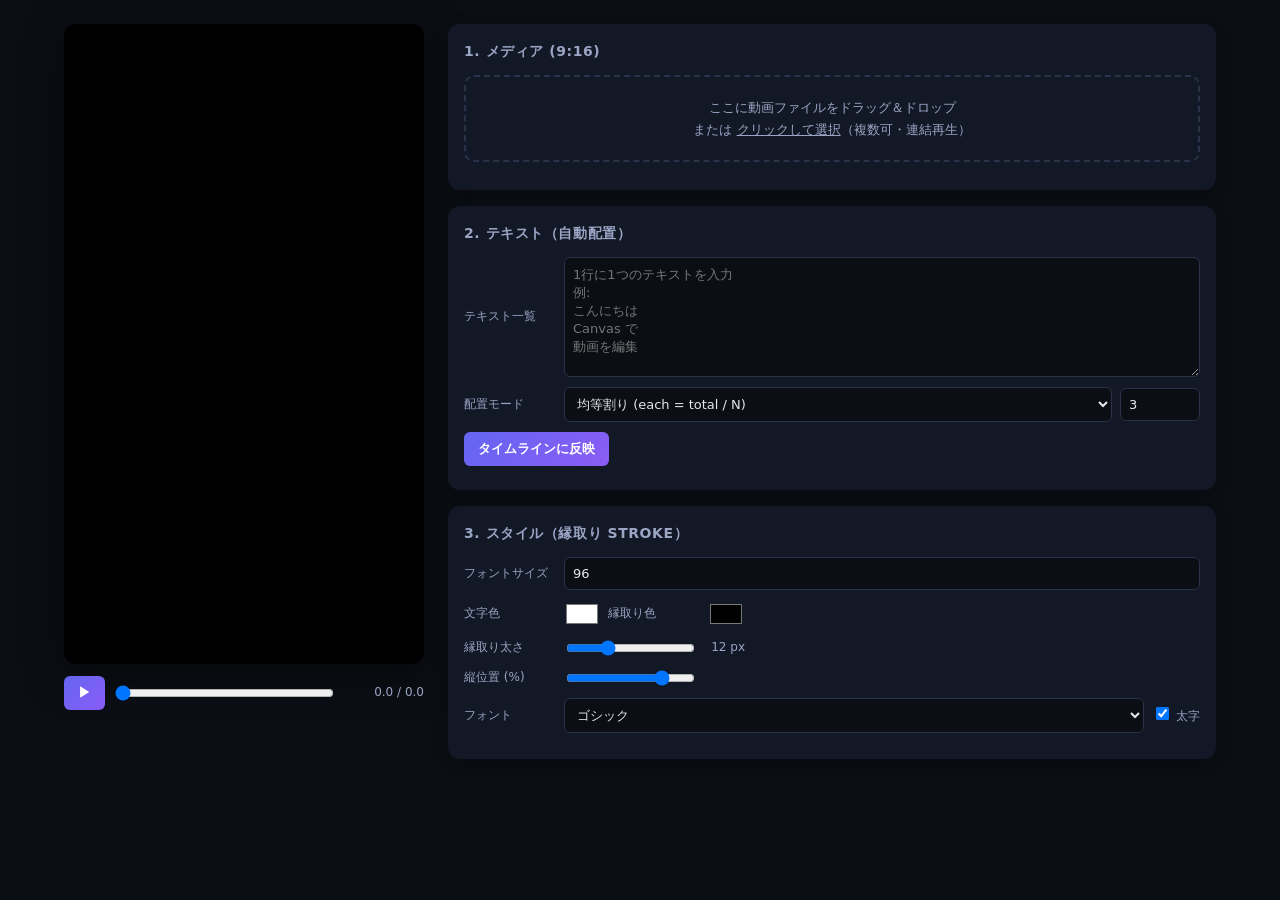
==== canvas-editor.html @ 136526f9 "feat: add Canvas-based 9:16 video editor with stroke-text overlay - Concatenated playback of multipl" ====
<!DOCTYPE html>
<html lang="ja">
<head>
<meta charset="UTF-8" />
<meta name="viewport" content="width=device-width, initial-scale=1.0" />
<title>Canvas Video Editor — 9:16</title>
<link rel="stylesheet" href="styles.css" />
<style>
  body { background: #0b0e14; color: #e6e8ee; font-family: system-ui, -apple-system, "Hiragino Sans", "Yu Gothic", sans-serif; margin: 0; }
  .cve-wrap { max-width: 1200px; margin: 0 auto; padding: 24px; display: grid; grid-template-columns: 360px 1fr; gap: 24px; }
  .cve-stage { display: flex; flex-direction: column; align-items: center; gap: 12px; }
  .cve-canvas-frame {
    width: min(100%, 360px); aspect-ratio: 9 / 16;
    background: #000; border-radius: 12px; overflow: hidden;
    box-shadow: 0 10px 40px rgba(0,0,0,.5);
  }
  #stage { width: 100%; height: 100%; display: block; }
  .cve-transport { display: flex; gap: 8px; align-items: center; width: min(100%, 360px); }
  .cve-transport input[type=range] { flex: 1; }
  .cve-panel { background: #131826; border-radius: 12px; padding: 16px; box-shadow: 0 4px 16px rgba(0,0,0,.3); }
  .cve-panel + .cve-panel { margin-top: 16px; }
  .cve-panel h3 { margin: 0 0 12px; font-size: 14px; letter-spacing: .04em; text-transform: uppercase; color: #9aa5c4; }
  .cve-row { display: flex; gap: 8px; align-items: center; margin-bottom: 10px; flex-wrap: wrap; }
  .cve-row label { font-size: 12px; color: #9aa5c4; min-width: 92px; }
  .cve-row input[type=text], .cve-row input[type=number], .cve-row textarea, .cve-row select {
    flex: 1; min-width: 0;
    background: #0b0e14; color: #e6e8ee; border: 1px solid #2a3149;
    border-radius: 6px; padding: 8px; font-size: 13px; font-family: inherit;
  }
  .cve-row input[type=color] { width: 36px; height: 28px; border: none; background: transparent; padding: 0; }
  .cve-row textarea { min-height: 120px; resize: vertical; }
  .cve-btn {
    background: linear-gradient(135deg, #6366f1, #8b5cf6); color: white;
    border: none; border-radius: 6px; padding: 8px 14px; font-size: 13px;
    cursor: pointer; font-weight: 600;
  }
  .cve-btn.secondary { background: #2a3149; }
  .cve-btn:disabled { opacity: .5; cursor: not-allowed; }
  .cve-drop {
    border: 2px dashed #2a3149; border-radius: 10px; padding: 20px; text-align: center;
    color: #9aa5c4; font-size: 13px; cursor: pointer; transition: .2s;
  }
  .cve-drop.hover { border-color: #8b5cf6; background: #1a2138; color: #e6e8ee; }
  .cve-media-list { list-style: none; padding: 0; margin: 12px 0 0; }
  .cve-media-list li {
    display: flex; gap: 8px; align-items: center; justify-content: space-between;
    padding: 8px; background: #0b0e14; border-radius: 6px; margin-bottom: 6px; font-size: 12px;
  }
  .cve-media-list .name { overflow: hidden; text-overflow: ellipsis; white-space: nowrap; }
  .cve-media-list .dur { color: #9aa5c4; }
  .cve-media-list button { background: transparent; color: #ef4444; border: none; cursor: pointer; font-size: 16px; }
  .cve-schedule { font-size: 11px; color: #9aa5c4; margin-top: 8px; max-height: 140px; overflow: auto; }
  .cve-schedule div { padding: 2px 0; }
  @media (max-width: 880px) {
    .cve-wrap { grid-template-columns: 1fr; }
  }
</style>
</head>
<body>

<div class="cve-wrap">

  <!-- Left: stage -->
  <div class="cve-stage">
    <div class="cve-canvas-frame">
      <canvas id="stage" width="1080" height="1920"></canvas>
    </div>
    <div class="cve-transport">
      <button class="cve-btn" id="playBtn">▶</button>
      <input type="range" id="seek" min="0" max="0" step="0.01" value="0" />
      <span id="timeLabel" style="font-size:12px;color:#9aa5c4;min-width:80px;text-align:right;">0.0 / 0.0</span>
    </div>
  </div>

  <!-- Right: controls -->
  <div>
    <div class="cve-panel">
      <h3>1. メディア (9:16)</h3>
      <div class="cve-drop" id="drop">
        ここに動画ファイルをドラッグ＆ドロップ<br />
        または <u>クリックして選択</u>（複数可・連結再生）
      </div>
      <input type="file" id="fileInput" accept="video/*" multiple hidden />
      <ul class="cve-media-list" id="mediaList"></ul>
    </div>

    <div class="cve-panel">
      <h3>2. テキスト（自動配置）</h3>
      <div class="cve-row">
        <label>テキスト一覧</label>
        <textarea id="textInput" placeholder="1行に1つのテキストを入力&#10;例:&#10;こんにちは&#10;Canvas で&#10;動画を編集"></textarea>
      </div>
      <div class="cve-row">
        <label>配置モード</label>
        <select id="distributeMode">
          <option value="even">均等割り (each = total / N)</option>
          <option value="sequential">順次表示 (各 3 秒)</option>
        </select>
        <input type="number" id="perDuration" value="3" step="0.5" min="0.5" style="max-width:80px" />
      </div>
      <button class="cve-btn" id="applyText">タイムラインに反映</button>
      <div class="cve-schedule" id="schedule"></div>
    </div>

    <div class="cve-panel">
      <h3>3. スタイル（縁取り Stroke）</h3>
      <div class="cve-row">
        <label>フォントサイズ</label>
        <input type="number" id="fontSize" value="96" min="20" max="300" />
      </div>
      <div class="cve-row">
        <label>文字色</label>
        <input type="color" id="fillColor" value="#ffffff" />
        <label>縁取り色</label>
        <input type="color" id="strokeColor" value="#000000" />
      </div>
      <div class="cve-row">
        <label>縁取り太さ</label>
        <input type="range" id="strokeWidth" min="0" max="40" value="12" step="1" />
        <span id="strokeWidthLabel" style="font-size:12px;color:#9aa5c4;min-width:40px;text-align:right;">12 px</span>
      </div>
      <div class="cve-row">
        <label>縦位置 (%)</label>
        <input type="range" id="posY" min="0" max="100" value="78" />
      </div>
      <div class="cve-row">
        <label>フォント</label>
        <select id="fontFamily">
          <option value='"Hiragino Sans","Yu Gothic","Noto Sans JP",sans-serif'>ゴシック</option>
          <option value='"Hiragino Mincho ProN","Yu Mincho",serif'>明朝</option>
          <option value='Impact,"Hiragino Sans",sans-serif'>インパクト</option>
        </select>
        <label style="min-width:auto"><input type="checkbox" id="bold" checked /> 太字</label>
      </div>
    </div>
  </div>
</div>

<script src="canvas-editor.js"></script>
</body>
</html>
---- styles.css ----
:root {
  --bg: #0b0d12;
  --bg-soft: #f6f7fb;
  --ink: #0e1116;
  --ink-soft: #4b5160;
  --line: #e6e8ef;
  --line-dark: #1f242e;
  --brand: #00c8ff;
  --brand-2: #6f5cff;
  --adobe: #ff3a8c;
  --accent: #ffd166;
  --radius: 14px;
  --shadow: 0 12px 32px rgba(15, 20, 35, 0.08);
  --mono: ui-monospace, SFMono-Regular, Menlo, Consolas, monospace;
}

* { box-sizing: border-box; }
html, body { margin: 0; padding: 0; }
body {
  font-family: "Inter", "Helvetica Neue", "Hiragino Kaku Gothic ProN",
    "Yu Gothic UI", "Meiryo", sans-serif;
  color: var(--ink);
  background: #fff;
  line-height: 1.65;
  -webkit-font-smoothing: antialiased;
}
img { max-width: 100%; display: block; }
a { color: inherit; text-decoration: none; }
code { font-family: var(--mono); background: #eef0f7; padding: 1px 6px; border-radius: 5px; font-size: .92em; }

.container { max-width: 1180px; margin: 0 auto; padding: 0 24px; }

/* HEADER */
.site-header {
  position: sticky; top: 0; z-index: 50;
  background: rgba(255,255,255,.85); backdrop-filter: saturate(180%) blur(12px);
  border-bottom: 1px solid var(--line);
}
.nav { display: flex; align-items: center; justify-content: space-between; height: 64px; }
.logo { display: inline-flex; align-items: center; gap: 10px; font-weight: 700; }
.logo-mark {
  width: 22px; height: 22px; border-radius: 6px;
  background: linear-gradient(135deg, var(--brand), var(--brand-2));
  box-shadow: 0 4px 14px rgba(0, 200, 255, .35);
}
.logo-text em { font-style: normal; color: var(--ink-soft); font-weight: 500; }
.nav-links { display: flex; gap: 26px; }
.nav-links a { color: var(--ink-soft); font-size: 14px; }
.nav-links a:hover { color: var(--ink); }

/* BUTTONS */
.btn {
  display: inline-flex; align-items: center; gap: 8px;
  padding: 10px 18px; border-radius: 999px; font-weight: 600; font-size: 14px;
  border: 1px solid transparent; cursor: pointer; transition: transform .12s ease, box-shadow .12s ease, background .12s;
}
.btn:hover { transform: translateY(-1px); }
.btn-primary { background: linear-gradient(135deg, var(--brand), var(--brand-2)); color: #fff; box-shadow: 0 8px 22px rgba(111,92,255,.35); }
.btn-ghost { background: transparent; color: var(--ink); border-color: var(--line); }
.btn-adobe { background: #1a1d24; color: #fff; border-color: #2a2f3a; }
.btn-adobe:hover { background: #232831; }
.btn-lg { padding: 14px 22px; font-size: 15px; }
.btn.full { width: 100%; justify-content: center; }

/* HERO */
.hero { padding: 72px 0 80px; background:
  radial-gradient(900px 500px at 80% -10%, rgba(0,200,255,.18), transparent 60%),
  radial-gradient(700px 500px at -10% 110%, rgba(111,92,255,.18), transparent 60%),
  #fff;
}
.hero-grid { display: grid; grid-template-columns: 1.05fr 1fr; gap: 56px; align-items: center; }
.eyebrow {
  display: inline-block; font-size: 12px; letter-spacing: .12em; text-transform: uppercase;
  color: var(--brand-2); background: rgba(111,92,255,.08); padding: 6px 10px; border-radius: 999px;
}
.hero-copy h1 { font-size: 54px; line-height: 1.12; margin: 18px 0 18px; letter-spacing: -.01em; }
.grad { background: linear-gradient(135deg, var(--brand), var(--brand-2) 60%, var(--adobe)); -webkit-background-clip: text; background-clip: text; color: transparent; }
.lead { color: var(--ink-soft); font-size: 17px; max-width: 540px; }
.hero-cta { display: flex; gap: 12px; margin-top: 26px; flex-wrap: wrap; }
.hero-stats { list-style: none; padding: 0; display: flex; gap: 32px; margin-top: 36px; }
.hero-stats li { display: flex; flex-direction: column; }
.hero-stats strong { font-size: 26px; }
.hero-stats span { font-size: 12px; color: var(--ink-soft); }

/* MOCK WINDOW */
.hero-visual { position: relative; }
.mock-window {
  background: #0e1218; border-radius: 16px; overflow: hidden;
  box-shadow: 0 30px 80px rgba(15, 20, 35, .25), 0 0 0 1px rgba(255,255,255,.04) inset;
}
.mock-bar { display: flex; align-items: center; gap: 6px; padding: 10px 14px; background: #161b23; }
.mock-bar span { width: 10px; height: 10px; border-radius: 50%; background: #2c323d; }
.mock-bar span:first-child { background: #ff5f57; }
.mock-bar span:nth-child(2) { background: #febc2e; }
.mock-bar span:nth-child(3) { background: #28c840; }
.mock-bar p { color: #8a90a0; font-size: 12px; margin: 0 0 0 12px; font-family: var(--mono); }
.mock-screen { padding: 18px; display: grid; gap: 14px; }
.mock-preview {
  aspect-ratio: 16/9; border-radius: 10px;
  background: linear-gradient(135deg, #1a2440, #341a4a 60%, #4a1a3a);
  position: relative; overflow: hidden;
  display: flex; align-items: center; justify-content: center;
}
.mock-preview::after {
  content: ""; position: absolute; inset: 0;
  background: radial-gradient(600px 200px at 30% 10%, rgba(0,200,255,.25), transparent 60%);
}
.mock-play {
  width: 56px; height: 56px; border-radius: 50%;
  background: rgba(255,255,255,.92); color: #0e1218; display: grid; place-items: center;
  font-size: 18px; z-index: 2;
}
.mock-caption {
  position: absolute; bottom: 14px; left: 14px; right: 14px; z-index: 2;
  color: #fff; font-weight: 700; letter-spacing: .04em;
  background: rgba(0,0,0,.4); padding: 6px 10px; border-radius: 6px; font-size: 13px; width: max-content;
}
.mock-timeline { display: grid; gap: 6px; }
.mock-timeline .track { position: relative; height: 18px; background: #181d27; border-radius: 5px; }
.mock-timeline .track span { position: absolute; top: 3px; bottom: 3px; border-radius: 4px; }
.track-v span { background: linear-gradient(90deg, #00c8ff, #6f5cff); }
.track-a span { background: #2bb673; }
.track-t span { background: #ff3a8c; }

.badge {
  position: absolute; top: -14px; right: -10px;
  background: #fff; color: #0e1218; padding: 6px 10px; border-radius: 999px; font-size: 12px; font-weight: 700;
  box-shadow: var(--shadow); display: inline-flex; align-items: center; gap: 6px;
}
.badge-adobe svg { color: var(--adobe); }

/* SECTIONS */
.section { padding: 96px 0; }
.section-soft { background: var(--bg-soft); }
.section-dark { background: #0b0d12; color: #e6e8ef; }
.section-dark code { background: #1c2230; color: #e6e8ef; }
.section-dark .btn-ghost {
  background: #161b23; color: #e6e9f0; border-color: #2a3144;
}
.section-dark .btn-ghost:hover {
  background: #1f2632; border-color: #00c8ff; color: #fff;
}
.section-dark label.btn-ghost { display: inline-flex; align-items: center; }
.section-dark .section-sub { color: #aab0c0; }
.section-title { font-size: 36px; letter-spacing: -.01em; text-align: center; margin: 0 0 10px; }
.section-title.left { text-align: left; }
.section-title.light { color: #fff; }
.section-sub { text-align: center; color: var(--ink-soft); margin: 0 auto 50px; max-width: 620px; }
.section-sub.left { text-align: left; margin-left: 0; }
.section-sub.light { color: #9aa0b2; }

/* CARD GRID */
.grid-3 { display: grid; grid-template-columns: repeat(3, 1fr); gap: 22px; }
.card {
  background: #fff; border: 1px solid var(--line); border-radius: var(--radius); padding: 26px;
  transition: transform .15s ease, box-shadow .15s ease;
}
.card:hover { transform: translateY(-3px); box-shadow: var(--shadow); }
.card h3 { margin: 14px 0 8px; font-size: 18px; }
.card p { margin: 0; color: var(--ink-soft); font-size: 14.5px; }
.card-accent { border-color: transparent; background: linear-gradient(180deg, #fff, #f1f3ff); box-shadow: 0 0 0 1px rgba(111,92,255,.25), 0 12px 28px rgba(111,92,255,.08); }
.card-icon { width: 38px; height: 38px; border-radius: 10px; background: #eef1f7; position: relative; }
.i-cut::after, .i-text::after, .i-brand::after, .i-team::after, .i-data::after, .i-adobe::after {
  content: ""; position: absolute; inset: 8px; border-radius: 6px;
}
.i-cut::after { background: linear-gradient(135deg, #00c8ff, #6f5cff); }
.i-text::after { background: linear-gradient(135deg, #ff3a8c, #ffd166); }
.i-brand::after { background: linear-gradient(135deg, #2bb673, #00c8ff); }
.i-team::after { background: linear-gradient(135deg, #ffd166, #ff3a8c); }
.i-data::after { background: linear-gradient(135deg, #6f5cff, #2bb673); }
.i-adobe::after { background: linear-gradient(135deg, #ff3a8c, #6f5cff); }

/* QUICK EDITOR */
.qe {
  display: grid; grid-template-columns: 320px 1fr; gap: 18px;
  background: #11151c; border: 1px solid #1c2230; border-radius: 18px; padding: 18px;
}
.qe-side { display: grid; gap: 14px; align-content: start; }
.qe-main { display: grid; gap: 14px; position: relative; }

.qe-label {
  display: flex; align-items: center; justify-content: space-between;
  font-size: 12px; letter-spacing: .04em; color: #9aa0b2; text-transform: uppercase;
  margin-top: 4px;
}
.prompt-card, .field-card {
  background: #0d1118; border: 1px solid #1c2230; border-radius: 14px; padding: 14px;
  display: grid; gap: 10px;
}
.prompt-input { position: relative; }
#aiPrompt {
  width: 100%; resize: vertical; min-height: 78px;
  background: #161b23; color: #e8ebf3; border: 1px solid #1c2230; border-radius: 10px;
  padding: 12px 56px 12px 14px; font-size: 14px; font-family: inherit; line-height: 1.5;
}
#aiPrompt:focus { outline: 2px solid rgba(0,200,255,.5); border-color: transparent; }
.mic {
  position: absolute; right: 8px; top: 8px;
  width: 38px; height: 38px; border-radius: 50%;
  background: linear-gradient(135deg, #00c8ff, #6f5cff); color: #fff; border: none; cursor: pointer;
  font-size: 16px; display: grid; place-items: center;
  box-shadow: 0 6px 14px rgba(111,92,255,.35);
}
.mic.recording { background: linear-gradient(135deg, #ff3a8c, #ff1f5e); animation: pulse 1.2s ease-in-out infinite; }
@keyframes pulse { 0%,100% { box-shadow: 0 0 0 0 rgba(255,58,140,.6); } 50% { box-shadow: 0 0 0 10px rgba(255,58,140,0); } }
.mic-dot { display: none; }

.prompt-actions { display: grid; gap: 8px; }
.prompt-actions .btn { padding: 11px 16px; }
.prompt-actions .btn-ghost { background: #161b23; color: #c2c8d6; border-color: #1c2230; }
.prompt-actions .btn-ghost:hover { background: #1c2230; }
.hint { margin: 0; font-size: 11.5px; color: #6c7385; }

.field-card input[type="text"] {
  background: #161b23; color: #e8ebf3; border: 1px solid #1c2230; border-radius: 10px;
  padding: 10px 12px; font-size: 14px; font-family: inherit;
}
.field-card input[type="text"]:focus { outline: 2px solid rgba(0,200,255,.5); border-color: transparent; }
.mic-mini {
  width: 26px; height: 26px; border-radius: 50%;
  background: #161b23; color: #c2c8d6; border: 1px solid #1c2230; cursor: pointer;
  font-size: 12px; display: grid; place-items: center;
}
.mic-mini.recording { background: #ff3a8c; color: #fff; border-color: transparent; animation: pulse 1.2s ease-in-out infinite; }

.palette-grid { display: flex; gap: 8px; flex-wrap: wrap; }
.pal {
  width: 38px; height: 38px; border-radius: 10px; border: 2px solid transparent; cursor: pointer;
  transition: transform .12s;
}
.pal:hover { transform: scale(1.06); }
.pal.active { border-color: #fff; box-shadow: 0 0 0 2px rgba(255,255,255,.15); }
.pal-sunset { background: linear-gradient(135deg, #1a2440, #341a4a 50%, #4a1a3a); }
.pal-ocean  { background: linear-gradient(135deg, #003049, #0077b6 50%, #00c8ff); }
.pal-forest { background: linear-gradient(135deg, #1a3a2f, #2bb673 50%, #ffd166); }
.pal-mono   { background: linear-gradient(135deg, #0a0a0a, #2a2a2a 50%, #6a6a6a); }
.pal-candy  { background: linear-gradient(135deg, #ff3a8c, #ffd166 50%, #6f5cff); }

.tpl-row { display: flex; gap: 6px; flex-wrap: wrap; }
.tpl-chip {
  background: #161b23; color: #c2c8d6; border: 1px solid #1c2230; border-radius: 999px;
  padding: 6px 12px; font-size: 12.5px; cursor: pointer;
}
.tpl-chip:hover { border-color: #2a313f; }
.tpl-chip.active { background: linear-gradient(135deg, #00c8ff, #6f5cff); color: #fff; border-color: transparent; }

/* SIZE TOOLBAR */
.size-toolbar {
  display: flex; align-items: center; justify-content: space-between; gap: 16px; flex-wrap: wrap;
  background: #0d1118; border: 1px solid #1c2230; border-radius: 12px; padding: 10px 14px;
}
.size-toggle { display: flex; gap: 16px; flex-wrap: wrap; }
.chk { display: inline-flex; align-items: center; gap: 6px; color: #c2c8d6; font-size: 12.5px; cursor: pointer; user-select: none; }
.chk input { accent-color: #00c8ff; }
.btn-sm { padding: 7px 12px; font-size: 12.5px; }

/* MULTI-PREVIEW */
.multi-preview {
  display: grid; gap: 14px;
  grid-template-columns: 1.6fr 1fr 0.7fr;
  align-items: start;
}
.multi-preview-2 {
  grid-template-columns: 1.4fr 0.7fr;
  max-width: 820px;
}

/* BGM player */
.bgm-source {
  margin-left: 8px; font-size: 11px; color: #00c8ff; text-decoration: none;
  font-weight: 600; letter-spacing: .02em;
}
.bgm-source:hover { text-decoration: underline; }
.bgm-player {
  display: flex; align-items: center; gap: 10px; flex-wrap: wrap;
  margin: 6px 0 4px;
}
.bgm-meta { font-family: var(--mono); font-size: 11px; color: #6c7385; }

/* LIBRARY (folders panel) */
.library {
  background: #0d1118; border: 1px solid #1c2230; border-radius: 14px;
  padding: 14px; margin-bottom: 16px;
  display: flex; flex-direction: column; gap: 10px;
}
.library-head {
  display: flex; align-items: baseline; justify-content: space-between; gap: 12px;
  margin-bottom: 4px;
}
.library-title { font-weight: 800; color: #e6e9f0; font-size: 15px; letter-spacing: .02em; }
.library-sub   { font-size: 11.5px; color: #8b92a3; }

.lib-folder {
  background: #0a0e15; border: 1px solid #1c2230; border-radius: 10px;
  overflow: hidden;
}
.lib-folder + .lib-folder { margin-top: 0; }
.lib-folder > summary {
  list-style: none; cursor: pointer;
  display: flex; align-items: center; gap: 10px;
  padding: 10px 14px;
  font-weight: 700; color: #e6e9f0; font-size: 13px;
  user-select: none;
  background: linear-gradient(180deg, #11161f 0%, #0d1219 100%);
  border-bottom: 1px solid transparent;
  transition: border-color .15s;
}
.lib-folder[open] > summary { border-bottom-color: #1c2230; }
.lib-folder > summary::-webkit-details-marker { display: none; }
.lib-folder > summary::before {
  content: "▸"; color: #6c7385; font-size: 11px;
  transition: transform .15s; display: inline-block;
}
.lib-folder[open] > summary::before { transform: rotate(90deg); }
.folder-icon { font-size: 16px; line-height: 1; }
.folder-name { flex: 1; }
.folder-count {
  font-family: var(--mono); font-size: 11px; color: #8b92a3;
  background: #0a0e15; border: 1px solid #1c2230;
  padding: 2px 8px; border-radius: 999px;
}
.lib-folder-body { padding: 12px 14px; display: flex; flex-direction: column; gap: 10px; }

/* Template gallery */
.lib-grid-tpl {
  display: grid; grid-template-columns: repeat(auto-fill, minmax(150px, 1fr));
  gap: 10px; padding: 12px 14px;
}
.lib-tile-tpl {
  display: flex; flex-direction: column; gap: 6px;
  padding: 0; background: transparent; border: 0; cursor: pointer; text-align: left;
}
.tpl-prev {
  position: relative; aspect-ratio: 1/1; border-radius: 10px; overflow: hidden;
  border: 1.5px solid #1c2230; transition: border-color .15s, transform .1s;
  display: flex; flex-direction: column; align-items: center; justify-content: center;
  gap: 4px; padding: 8px; color: #fff; text-align: center;
  text-shadow: 0 2px 6px rgba(0,0,0,.5);
}
.lib-tile-tpl:hover .tpl-prev { border-color: #00c8ff; transform: translateY(-1px); }
.lib-tile-tpl.selected .tpl-prev {
  border-color: #00c8ff;
  box-shadow: 0 0 0 3px rgba(0,200,255,.18);
}
.tpl-prev-h { font-weight: 900; font-size: clamp(14px, 4.5cqw, 22px); container-type: inline-size; }
.tpl-prev-s { font-size: 11px; opacity: .9; }
.tpl-prev-c {
  margin-top: 4px; padding: 3px 10px; border-radius: 999px;
  background: #fff; color: #0e1218; font-weight: 800; font-size: 10px;
  text-shadow: none;
}
.tpl-tile-name {
  font-size: 12px; color: #c2c8d6; font-weight: 600; padding: 0 2px;
  white-space: nowrap; overflow: hidden; text-overflow: ellipsis;
}
.tpl-edited {
  font-size: 10px; color: #00c8ff; font-weight: 700; margin-left: 2px;
  font-family: var(--mono);
}

/* User-uploaded template tiles */
.lib-tile-tpl { position: relative; }
.lib-tile-tpl-user .tpl-prev {
  background-size: cover; background-position: center;
}
.tpl-prev-dim {
  position: absolute; inset: 0;
  background: linear-gradient(0deg, rgba(0,0,0,.55), rgba(0,0,0,0) 60%);
  z-index: 0;
}
.lib-tile-tpl-user .tpl-prev-h,
.lib-tile-tpl-user .tpl-prev-s,
.lib-tile-tpl-user .tpl-prev-c { position: relative; z-index: 1; }
.tpl-del {
  position: absolute; top: 6px; right: 6px;
  width: 22px; height: 22px; border-radius: 50%;
  border: 0; background: rgba(0,0,0,.65); color: #fff;
  cursor: pointer; font-size: 13px; line-height: 1; padding: 0;
  opacity: 0; transition: opacity .15s, background .15s; z-index: 5;
}
.lib-tile-tpl-user:hover .tpl-del,
.lib-tile-tpl-user.selected .tpl-del { opacity: 1; }
.tpl-del:hover { background: #ff3a8c; }

/* "+ Add" template tile */
.lib-tile-add {
  padding: 0; background: transparent; border: 0; cursor: pointer; text-align: center;
}
.tpl-add-prev {
  aspect-ratio: 1/1; border: 1.5px dashed #2a3144; border-radius: 10px;
  display: flex; flex-direction: column; align-items: center; justify-content: center;
  gap: 4px; color: #8b92a3; padding: 8px;
  transition: border-color .15s, color .15s, background .15s, transform .1s;
}
.lib-tile-add:hover .tpl-add-prev {
  border-color: #00c8ff; color: #e6e9f0; background: #0d1422; transform: translateY(-1px);
}
.tpl-add-icon { font-size: 32px; line-height: 1; font-weight: 300; }
.tpl-add-text { font-size: 12.5px; font-weight: 700; }
.tpl-add-sub  { font-size: 10.5px; }

/* Fine-tune panel */
.tune-grid { display: grid; gap: 10px; }
.tune-row {
  display: grid; grid-template-columns: 96px 1fr auto; gap: 10px;
  align-items: center;
}
.tune-row-hint .tune-hint {
  font-size: 11.5px; color: #8b92a3; line-height: 1.45;
}
.tune-row-hint .tune-hint strong { color: #00c8ff; font-weight: 700; }
.tune-label { font-size: 11.5px; color: #c2c8d6; font-weight: 600; }
.tune-pills { display: flex; gap: 4px; flex-wrap: wrap; }
.tune-pill {
  appearance: none; -webkit-appearance: none;
  padding: 5px 12px; font-size: 11.5px;
  background: #161b23; color: #c2c8d6;
  border: 1px solid #2a3144; border-radius: 999px;
  cursor: pointer; font-family: var(--mono);
  outline: 0; line-height: 1.4;
  transition: background .12s, color .12s, border-color .12s, box-shadow .12s;
}
.tune-pill:hover { border-color: #00c8ff; color: #fff; }
.tune-pill.active {
  background: linear-gradient(135deg, #00c8ff, #6f5cff);
  color: #fff; border-color: transparent;
  box-shadow: 0 4px 14px rgba(0,200,255,.25);
}
.tune-pill:focus-visible { box-shadow: 0 0 0 2px rgba(0,200,255,.45); }
.tune-val {
  font-family: var(--mono); font-size: 11px; color: #8b92a3;
  min-width: 56px; text-align: right;
}
.tune-row input[type="range"] { accent-color: #00c8ff; width: 100%; }
.tune-row input[type="color"] {
  width: 44px; height: 28px; border: 1px solid #2a3144; border-radius: 6px;
  background: #0a0e15; cursor: pointer; padding: 2px;
}
.tune-checks {
  display: flex; gap: 12px; flex-wrap: wrap;
  font-size: 12px; color: #c2c8d6;
}
.tune-checks label { display: inline-flex; align-items: center; gap: 5px; cursor: pointer; }
.tune-checks input[type="checkbox"] { accent-color: #00c8ff; }
.tune-actions { display: flex; justify-content: flex-end; padding-top: 4px; }

@media (max-width: 700px) {
  .tune-row { grid-template-columns: 1fr; }
  .tune-val { text-align: left; }
}

/* Videos folder: stack of clip rows */
.lib-grid-vid {
  display: flex; flex-direction: column; gap: 8px;
  max-height: 340px; overflow-y: auto;
}
.lib-grid-vid:empty { display: none; }

/* BGM folder: track list */
.lib-list-aud {
  list-style: none; padding: 0; margin: 0;
  display: flex; flex-direction: column; gap: 6px;
}
.lib-aud-row {
  display: flex; align-items: center; gap: 8px;
  padding: 8px 10px;
  background: #0d1219; border: 1px solid #1c2230; border-radius: 8px;
  transition: border-color .15s, background .15s;
}
.lib-aud-row.selected {
  border-color: #00c8ff;
  background: linear-gradient(90deg, rgba(0,200,255,.08), rgba(0,200,255,0));
}
.aud-pick {
  display: flex; align-items: center; gap: 10px;
  flex: 1; min-width: 0; cursor: pointer;
}
.aud-pick input[type="radio"] { accent-color: #00c8ff; }
.aud-icon { font-size: 16px; line-height: 1; }
.aud-info { display: grid; gap: 2px; min-width: 0; }
.aud-name {
  font-size: 12.5px; font-weight: 700; color: #e6e9f0;
  white-space: nowrap; overflow: hidden; text-overflow: ellipsis;
}
.aud-note { font-family: var(--mono); font-size: 10.5px; color: #8b92a3; }
.aud-play { white-space: nowrap; }
.aud-del {
  width: 26px; height: 26px; border-radius: 50%;
  border: 1px solid #2a3144; background: #0a0e15; color: #c2c8d6;
  cursor: pointer; font-size: 14px; line-height: 1;
}
.aud-del:hover { background: #ff3a8c; border-color: #ff3a8c; color: #fff; }

.bgm-upload {
  display: inline-block; margin: 4px 0 6px;
  padding: 7px 12px; border-radius: 8px;
  border: 1px dashed #2a3144; background: #0a0e15;
  font-size: 12px; color: #c2c8d6; cursor: pointer;
  transition: border-color .15s, background .15s;
}
.bgm-upload:hover { border-color: #00c8ff; background: #0d1422; }

.export-progress {
  margin: 4px 0 12px; padding: 10px 14px;
  background: #0d1118; border: 1px solid #1c2230; border-radius: 10px;
}
.ep-label {
  font-family: var(--mono); font-size: 12px; color: #c2c8d6;
  margin-bottom: 6px;
}
.ep-bar {
  height: 6px; background: #1c2230; border-radius: 999px; overflow: hidden;
}
.ep-fill {
  height: 100%; width: 0%;
  background: linear-gradient(90deg, #00c8ff, #6f5cff);
  transition: width .2s ease;
}

/* CLIP IMPORT */
.clip-import-card { position: relative; }
.qe-sub {
  font-family: var(--mono); font-size: 10.5px; color: #6c7385;
  margin-left: 8px; font-weight: 500; letter-spacing: .02em;
}
.dropzone {
  display: flex; flex-direction: column; align-items: center; justify-content: center;
  gap: 4px; padding: 18px 14px; margin: 6px 0 10px;
  border: 1.5px dashed #2a3144; border-radius: 12px;
  background: #0a0e15; color: #c2c8d6; cursor: pointer;
  transition: border-color .15s, background .15s, transform .1s;
  text-align: center;
}
.dropzone:hover, .dropzone.drag {
  border-color: #00c8ff; background: #0d1422;
}
.dropzone.drag { transform: scale(1.01); }
.dz-icon { font-size: 26px; line-height: 1; }
.dz-main { font-weight: 700; font-size: 13px; }
.dz-sub  { font-size: 11px; color: #8b92a3; }

.clip-list {
  display: flex; flex-direction: column; gap: 8px;
  max-height: 320px; overflow-y: auto;
  margin-bottom: 10px;
}
.clip-list:empty { display: none; }
.clip-row {
  display: grid; grid-template-columns: 68px 1fr 28px; gap: 10px;
  align-items: center; padding: 8px;
  background: #0a0e15; border: 1px solid #1c2230; border-radius: 10px;
}
.clip-thumb-wrap {
  position: relative; width: 68px; aspect-ratio: 1/1;
  border-radius: 8px; overflow: hidden; background: #000;
}
.clip-thumb {
  width: 100%; height: 100%; object-fit: cover; display: block;
  pointer-events: none;
}
.clip-idx {
  position: absolute; top: 4px; left: 4px;
  background: rgba(0,200,255,.9); color: #0a0e15;
  font-family: var(--mono); font-size: 10px; font-weight: 800;
  padding: 1px 5px; border-radius: 4px;
}
.clip-info { min-width: 0; display: grid; gap: 4px; }
.clip-name {
  font-size: 12.5px; font-weight: 700; color: #e6e9f0;
  white-space: nowrap; overflow: hidden; text-overflow: ellipsis;
}
.clip-meta {
  font-family: var(--mono); font-size: 10.5px; color: #8b92a3;
  display: flex; gap: 6px; flex-wrap: wrap;
}
.clip-meta strong { color: #00c8ff; font-weight: 700; }
.clip-sliders { display: grid; gap: 2px; }
.clip-sliders label {
  display: grid; grid-template-columns: 28px 1fr; align-items: center; gap: 6px;
  font-family: var(--mono); font-size: 10px; color: #6c7385;
}
.clip-sliders input[type="range"] { accent-color: #00c8ff; width: 100%; }
.clip-del {
  width: 26px; height: 26px; border-radius: 50%;
  border: 1px solid #2a3144; background: #0a0e15; color: #c2c8d6;
  cursor: pointer; font-size: 14px; line-height: 1;
}
.clip-del:hover { background: #ff3a8c; border-color: #ff3a8c; color: #fff; }

.clip-actions { display: flex; gap: 8px; flex-wrap: wrap; margin-bottom: 6px; }
.total-meta {
  font-family: var(--mono); font-size: 11px; color: #8b92a3;
  text-align: right;
}
.total-meta strong { color: #e6e9f0; font-weight: 700; }
.total-meta .warn { color: #ffb454; }
.size-card {
  background: #0d1118; border: 1px solid #1c2230; border-radius: 12px; padding: 12px;
  display: grid; gap: 10px;
  transition: opacity .2s;
}
.size-card.disabled { opacity: 0.35; }
.size-card header { display: flex; align-items: center; justify-content: space-between; }
.size-label {
  font-family: var(--mono); font-size: 11px; padding: 3px 8px; border-radius: 6px;
  background: linear-gradient(135deg, #00c8ff, #6f5cff); color: #fff; font-weight: 700;
}
.size-meta { font-size: 11px; color: #6c7385; font-family: var(--mono); }

.ad-frame {
  position: relative; width: 100%; border-radius: 10px; overflow: hidden;
  background: linear-gradient(135deg, #1a2440, #341a4a 60%, #4a1a3a);
}
.ratio-16-9 { aspect-ratio: 16/9; }
.ratio-1-1  { aspect-ratio: 1/1; }
.ratio-9-16 { aspect-ratio: 9/16; }

.ad-bg {
  position: absolute; inset: 0; z-index: 0;
  background:
    radial-gradient(60% 50% at 30% 25%, var(--c1, rgba(0,200,255,.45)), transparent 65%),
    radial-gradient(60% 50% at 75% 80%, var(--c2, rgba(255,58,140,.45)), transparent 65%);
  animation: drift 9s ease-in-out infinite alternate;
}
.ad-bg-image {
  position: absolute; inset: 0; width: 100%; height: 100%;
  /* `contain` keeps the banner's native aspect ratio so it never stretches
     or overflows when the frame switches between 1:1 and 9:16. */
  object-fit: contain;
  /* Bottom-center safe area: the banner sits anchored above the progress
     bar regardless of frame ratio. Override via inline style for custom
     placement (`object-position: 50% 50%`, etc.). */
  object-position: 50% 100%;
  z-index: 10; display: none;   /* always frontmost */
  pointer-events: none;
}
/* 1:1 frames: pin the banner to the top edge at full canvas width with
   `height: auto` so the intrinsic aspect ratio is preserved exactly
   (no vertical stretching). Any height that exceeds the square frame
   is clipped by `.ad-frame`'s `overflow: hidden`, effectively cropping
   the banner's bottom only. */
.ad-frame.ratio-1-1 .ad-bg-image {
  inset: 0 0 auto 0;          /* top, right, left pinned; bottom: auto */
  width: 100%;
  height: auto;               /* aspect-preserving; height grows naturally */
  object-fit: fill;           /* irrelevant once box matches image ratio */
  object-position: 50% 0;
}
.ad-video {
  position: absolute; inset: 0; width: 100%; height: 100%;
  object-fit: cover; z-index: 1; background: transparent;
  display: block;
  opacity: 0;            /* hidden by default — only the active buffer shows */
  pointer-events: none;
}
.ad-video.active { opacity: 1; }
.ad-video:not([src]) { display: none; }
/* dissolve is driven by JS rAF (inline opacity) — no CSS transition here
   to avoid double-animation conflicts. */

/* Inter-clip transition effects (live preview) */
.ad-frame.is-transitioning .ad-video { will-change: transform, opacity; }
.ad-frame.is-transitioning.trans-fade .ad-video {
  animation: clipFadeBlack 0.44s cubic-bezier(.4,0,.6,1) both;
}
.ad-frame.is-transitioning.trans-fade::after {
  content: ""; position: absolute; inset: 0; z-index: 5;
  background: #000; pointer-events: none;
  animation: clipDimBlack 0.44s cubic-bezier(.4,0,.6,1) both;
}
.ad-frame.is-transitioning.trans-slide .ad-video {
  animation: clipSlideXX 0.44s cubic-bezier(.5,0,.5,1) both;
}
.ad-frame.is-transitioning.trans-zoom .ad-video {
  animation: clipZoomXX 0.44s cubic-bezier(.4,0,.6,1) both;
}
@keyframes clipFadeBlack {
  0%   { opacity: 1; }
  50%  { opacity: 0; }
  100% { opacity: 1; }
}
@keyframes clipDimBlack {
  0%, 100% { opacity: 0; }
  50%      { opacity: 1; }
}
@keyframes clipSlideXX {
  0%   { transform: translateX(0); }
  49%  { transform: translateX(-100%); }
  50%  { transform: translateX(100%); }
  100% { transform: translateX(0); }
}
@keyframes clipZoomXX {
  0%   { transform: scale(1);    opacity: 1; }
  49%  { transform: scale(1.25); opacity: 0; }
  51%  { transform: scale(0.85); opacity: 0; }
  100% { transform: scale(1);    opacity: 1; }
}
.ad-overlay {
  position: absolute; inset: 0; z-index: 2;
  background: linear-gradient(0deg, rgba(0,0,0, var(--dim-amount, .55)), rgba(0,0,0,0) 55%);
}
.ad-stack    { z-index: 3; }
.ad-progress { z-index: 4; }
@keyframes drift { from { transform: scale(1) translate(0,0); } to { transform: scale(1.08) translate(-3%, -2%); } }

.ad-stack {
  position: absolute; inset: 0;
  color: var(--text-color, #fff);
}
.ad-headline, .ad-subline, .ad-cta {
  position: absolute;
  transform: translate(-50%, -50%);
  text-align: center;
  max-width: 92%;
  cursor: grab;
  user-select: none;
  touch-action: none;
  font-family: var(--font-stack, "Hiragino Sans","Yu Gothic","Noto Sans JP",system-ui,sans-serif);
}
.ad-headline:hover, .ad-subline:hover, .ad-cta:hover {
  outline: 1.5px dashed rgba(0,200,255,.8);
  outline-offset: 4px;
}
.ad-headline.dragging, .ad-subline.dragging, .ad-cta.dragging {
  cursor: grabbing;
  outline: 2px solid #00c8ff;
  outline-offset: 4px;
}
.ad-headline {
  left: var(--h-x, 50%); top: var(--h-y, 42%);
  font-weight: 900;
  font-size: calc(clamp(14px, 5cqw, 36px) * var(--text-scale, 1));
  letter-spacing: .03em; line-height: 1.1;
  -webkit-text-stroke: calc(var(--stroke-w, 0) * 1px) var(--stroke-color, transparent);
          text-stroke: calc(var(--stroke-w, 0) * 1px) var(--stroke-color, transparent);
  paint-order: stroke fill;
}
.ad-subline {
  left: var(--s-x, 50%); top: var(--s-y, 54%);
  font-weight: 600; opacity: .92; letter-spacing: .04em;
  font-size: calc(clamp(10px, 3cqw, 18px) * var(--text-scale, 1));
  -webkit-text-stroke: calc(var(--stroke-w, 0) * 0.7px) var(--stroke-color, transparent);
          text-stroke: calc(var(--stroke-w, 0) * 0.7px) var(--stroke-color, transparent);
  paint-order: stroke fill;
}
.ad-cta {
  left: var(--c-x, 50%); top: var(--c-y, 70%);
  padding: 2.5% 6%; border-radius: 999px;
  background: var(--cta-bg, #fff); color: var(--cta-color, #0e1218); font-weight: 800;
  font-size: calc(clamp(9px, 2.6cqw, 14px) * var(--text-scale, 1)); letter-spacing: .03em;
  box-shadow: 0 6px 16px rgba(0,0,0,.3);
  white-space: nowrap;
}

/* Time-bound caption overlays */
.ad-caption {
  position: absolute;
  transform: translate(-50%, -50%);
  text-align: center;
  font-weight: 700;
  letter-spacing: .03em;
  white-space: pre;
  cursor: grab; user-select: none; touch-action: none;
  pointer-events: auto;
  paint-order: stroke fill;
  z-index: 4;       /* above text stack but below template image (z:10) */
}
.ad-caption:hover {
  outline: 1.5px dashed rgba(0,200,255,.8);
  outline-offset: 4px;
}
.ad-caption.dragging {
  cursor: grabbing;
  outline: 2px solid #00c8ff;
  outline-offset: 4px;
}

/* Sidebar caption list */
.caption-list {
  display: flex; flex-direction: column; gap: 8px;
  max-height: 360px; overflow-y: auto;
}
.caption-list:empty { display: none; }
.caption-row {
  display: grid; gap: 6px;
  padding: 8px;
  background: #0d1219; border: 1px solid #1c2230; border-radius: 10px;
}
.caption-row .cap-line { display: flex; align-items: center; gap: 6px; flex-wrap: wrap; }
.caption-row .cap-line-1 { gap: 8px; }
.caption-row .cap-text {
  flex: 1; min-width: 0;
  background: #0a0e15; color: #e6e9f0;
  border: 1px solid #2a3144; border-radius: 6px;
  padding: 6px 8px; font-size: 12.5px;
}
.caption-row .cap-del {
  width: 26px; height: 26px; border-radius: 50%;
  border: 1px solid #2a3144; background: #0a0e15; color: #c2c8d6;
  cursor: pointer; font-size: 14px; line-height: 1;
}
.caption-row .cap-del:hover { background: #ff3a8c; border-color: #ff3a8c; color: #fff; }
.caption-row label {
  display: inline-flex; align-items: center; gap: 4px;
  font-family: var(--mono); font-size: 10.5px; color: #8b92a3;
}
.caption-row .cap-line input[type="number"] {
  width: 56px; background: #0a0e15; color: #e6e9f0;
  border: 1px solid #2a3144; border-radius: 6px; padding: 4px 6px; font-size: 11.5px;
}
.caption-row .cap-line select {
  background: #0a0e15; color: #e6e9f0;
  border: 1px solid #2a3144; border-radius: 6px; padding: 4px 6px; font-size: 11.5px;
}
.caption-row input[type="color"] {
  width: 28px; height: 22px;
  border: 1px solid #2a3144; border-radius: 5px;
  background: #0a0e15; cursor: pointer; padding: 1px;
}
.caption-row input[type="range"] { accent-color: #00c8ff; width: 88px; }
.cap-color-wrap { white-space: nowrap; }
/* shadow strength via .ad-frame[data-shadow] */
.ad-frame[data-shadow="strong"] .ad-headline,
.ad-frame[data-shadow="strong"] .ad-subline { text-shadow: 0 4px 18px rgba(0,0,0,.55); }
.ad-frame[data-shadow="soft"]   .ad-headline,
.ad-frame[data-shadow="soft"]   .ad-subline { text-shadow: 0 2px 8px rgba(0,0,0,.35); }
.ad-frame[data-shadow="none"]   .ad-headline,
.ad-frame[data-shadow="none"]   .ad-subline { text-shadow: none; }
.ad-frame { container-type: inline-size; }

.ad-progress {
  position: absolute; bottom: 0; left: 0; right: 0; height: 3px; background: rgba(255,255,255,.15);
}
.ad-progress-fill { height: 100%; width: 0%; background: linear-gradient(90deg, #00c8ff, #6f5cff); }

.qe-actions { display: flex; gap: 10px; flex-wrap: wrap; }

.rec-indicator {
  position: absolute; top: -10px; right: 10px;
  background: #ff3a8c; color: #fff; padding: 6px 12px; border-radius: 999px;
  font-size: 12px; font-weight: 700; display: none; align-items: center; gap: 8px;
  box-shadow: 0 6px 18px rgba(255,58,140,.4);
}
.rec-indicator.show { display: inline-flex; }
.rec-dot { width: 8px; height: 8px; border-radius: 50%; background: #fff; animation: pulse-dot 1s ease-in-out infinite; }
@keyframes pulse-dot { 50% { opacity: .35; } }

.toast {
  position: fixed; bottom: 24px; left: 50%; transform: translateX(-50%) translateY(20px);
  background: #0e1218; color: #fff; padding: 12px 18px; border-radius: 999px;
  font-size: 13.5px; box-shadow: 0 12px 30px rgba(0,0,0,.35);
  opacity: 0; pointer-events: none; transition: opacity .2s, transform .2s; z-index: 100;
  border: 1px solid #2a2f3a;
}
.toast.show { opacity: 1; transform: translateX(-50%) translateY(0); }

/* ADOBE SECTION */
.adobe-grid { display: grid; grid-template-columns: 1fr 1fr; gap: 56px; align-items: center; }
.check-list { list-style: none; padding: 0; margin: 22px 0 0; display: grid; gap: 10px; }
.check-list li { padding-left: 28px; position: relative; color: var(--ink-soft); }
.check-list li::before {
  content: "✓"; position: absolute; left: 0; top: 0;
  width: 20px; height: 20px; border-radius: 50%; background: rgba(111,92,255,.12); color: var(--brand-2);
  display: grid; place-items: center; font-size: 12px; font-weight: 700;
}
.adobe-flow { display: grid; gap: 14px; }
.flow-step { display: flex; align-items: center; gap: 14px; padding: 14px 16px; background: #fff; border: 1px solid var(--line); border-radius: 12px; box-shadow: var(--shadow); }
.flow-step h4 { margin: 0; font-size: 15px; }
.flow-step p { margin: 2px 0 0; color: var(--ink-soft); font-size: 13px; }
.flow-icon { width: 40px; height: 40px; border-radius: 10px; display: grid; place-items: center; font-weight: 800; color: #fff; font-family: var(--mono); }
.flow-arrow { text-align: center; color: var(--ink-soft); font-size: 18px; }

/* TEMPLATES */
.tpl-grid { display: grid; grid-template-columns: repeat(4, 1fr); gap: 18px; }
.tpl { background: #fff; border-radius: 12px; overflow: hidden; box-shadow: var(--shadow); transition: transform .15s; }
.tpl:hover { transform: translateY(-4px); }
.tpl-thumb { aspect-ratio: 16/9; }
.tpl h4 { margin: 12px 14px 4px; font-size: 14.5px; }
.tpl p { margin: 0 14px 14px; font-size: 12.5px; color: var(--ink-soft); }
.t1 { background: linear-gradient(135deg, #ff3a8c, #ffd166); }
.t2 { background: linear-gradient(135deg, #00c8ff, #2bb673); }
.t3 { background: linear-gradient(135deg, #6f5cff, #00c8ff); }
.t4 { background: linear-gradient(135deg, #1a1a1a, #4a1a3a); }

/* PRICING */
.pricing .card { display: flex; flex-direction: column; }
.pricing .price { font-size: 32px; font-weight: 800; margin: 6px 0 14px; }
.pricing .price span { font-size: 13px; font-weight: 500; color: var(--ink-soft); margin-left: 4px; }
.pricing ul { list-style: none; padding: 0; margin: 0 0 22px; display: grid; gap: 8px; color: var(--ink-soft); font-size: 14px; }
.pricing ul li::before { content: "• "; color: var(--brand-2); font-weight: 800; }

/* FOOTER */
.site-footer { padding: 36px 0; border-top: 1px solid var(--line); background: #fafbff; }
.foot { display: flex; justify-content: space-between; align-items: center; gap: 20px; flex-wrap: wrap; }
.foot p { margin: 0; color: var(--ink-soft); font-size: 12.5px; }

/* RESPONSIVE */
@media (max-width: 960px) {
  .hero-grid, .adobe-grid { grid-template-columns: 1fr; }
  .hero-copy h1 { font-size: 40px; }
  .grid-3 { grid-template-columns: 1fr; }
  .tpl-grid { grid-template-columns: repeat(2, 1fr); }
  .qe { grid-template-columns: 1fr; }
  .multi-preview { grid-template-columns: 1fr; }
  .nav-links { display: none; }
  .flow-arrow { transform: rotate(90deg); }
}
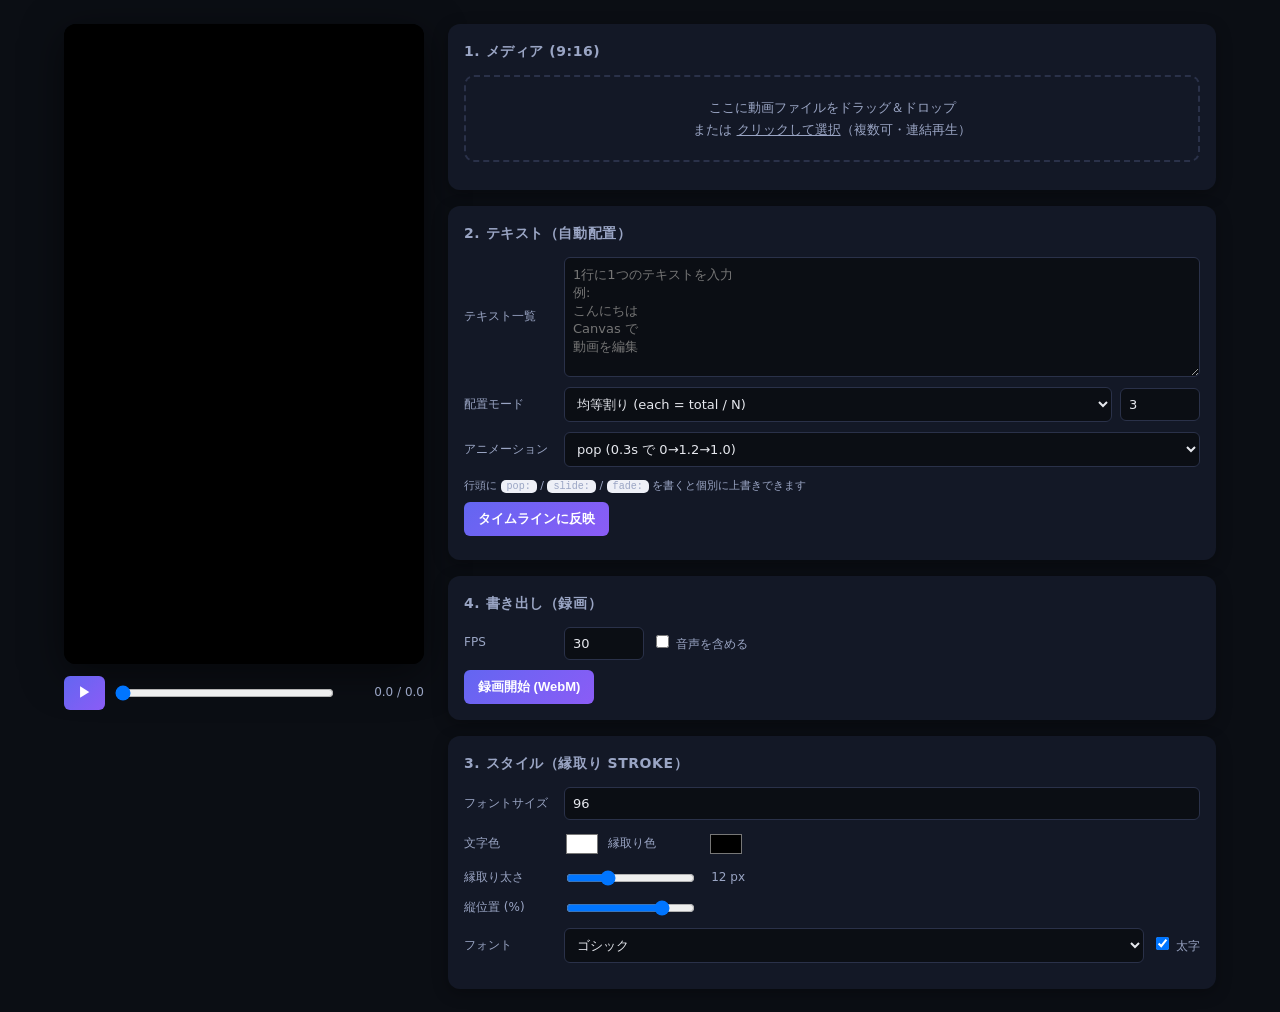
==== commit 378a5950: "feat: per-cue animation engine and synced MediaRecorder export - animationType (pop/slide/fade/none)" ====
--- a/canvas-editor.html
+++ b/canvas-editor.html
@@ -98,8 +98,32 @@
         </select>
         <input type="number" id="perDuration" value="3" step="0.5" min="0.5" style="max-width:80px" />
       </div>
+      <div class="cve-row">
+        <label>アニメーション</label>
+        <select id="animationType">
+          <option value="pop">pop (0.3s で 0→1.2→1.0)</option>
+          <option value="slide">slide (下からスライド)</option>
+          <option value="fade">fade (フェードイン)</option>
+          <option value="none">なし</option>
+        </select>
+      </div>
+      <p style="font-size:11px;color:#9aa5c4;margin:6px 0;">行頭に <code>pop:</code> / <code>slide:</code> / <code>fade:</code> を書くと個別に上書きできます</p>
       <button class="cve-btn" id="applyText">タイムラインに反映</button>
       <div class="cve-schedule" id="schedule"></div>
+    </div>
+
+    <div class="cve-panel">
+      <h3>4. 書き出し（録画）</h3>
+      <div class="cve-row">
+        <label>FPS</label>
+        <input type="number" id="exportFps" value="30" min="10" max="60" style="max-width:80px" />
+        <label style="min-width:auto">
+          <input type="checkbox" id="exportAudio" />
+          音声を含める
+        </label>
+      </div>
+      <button class="cve-btn" id="exportBtn">録画開始 (WebM)</button>
+      <span id="exportStatus" style="font-size:12px;color:#9aa5c4;margin-left:8px;"></span>
     </div>
 
     <div class="cve-panel">
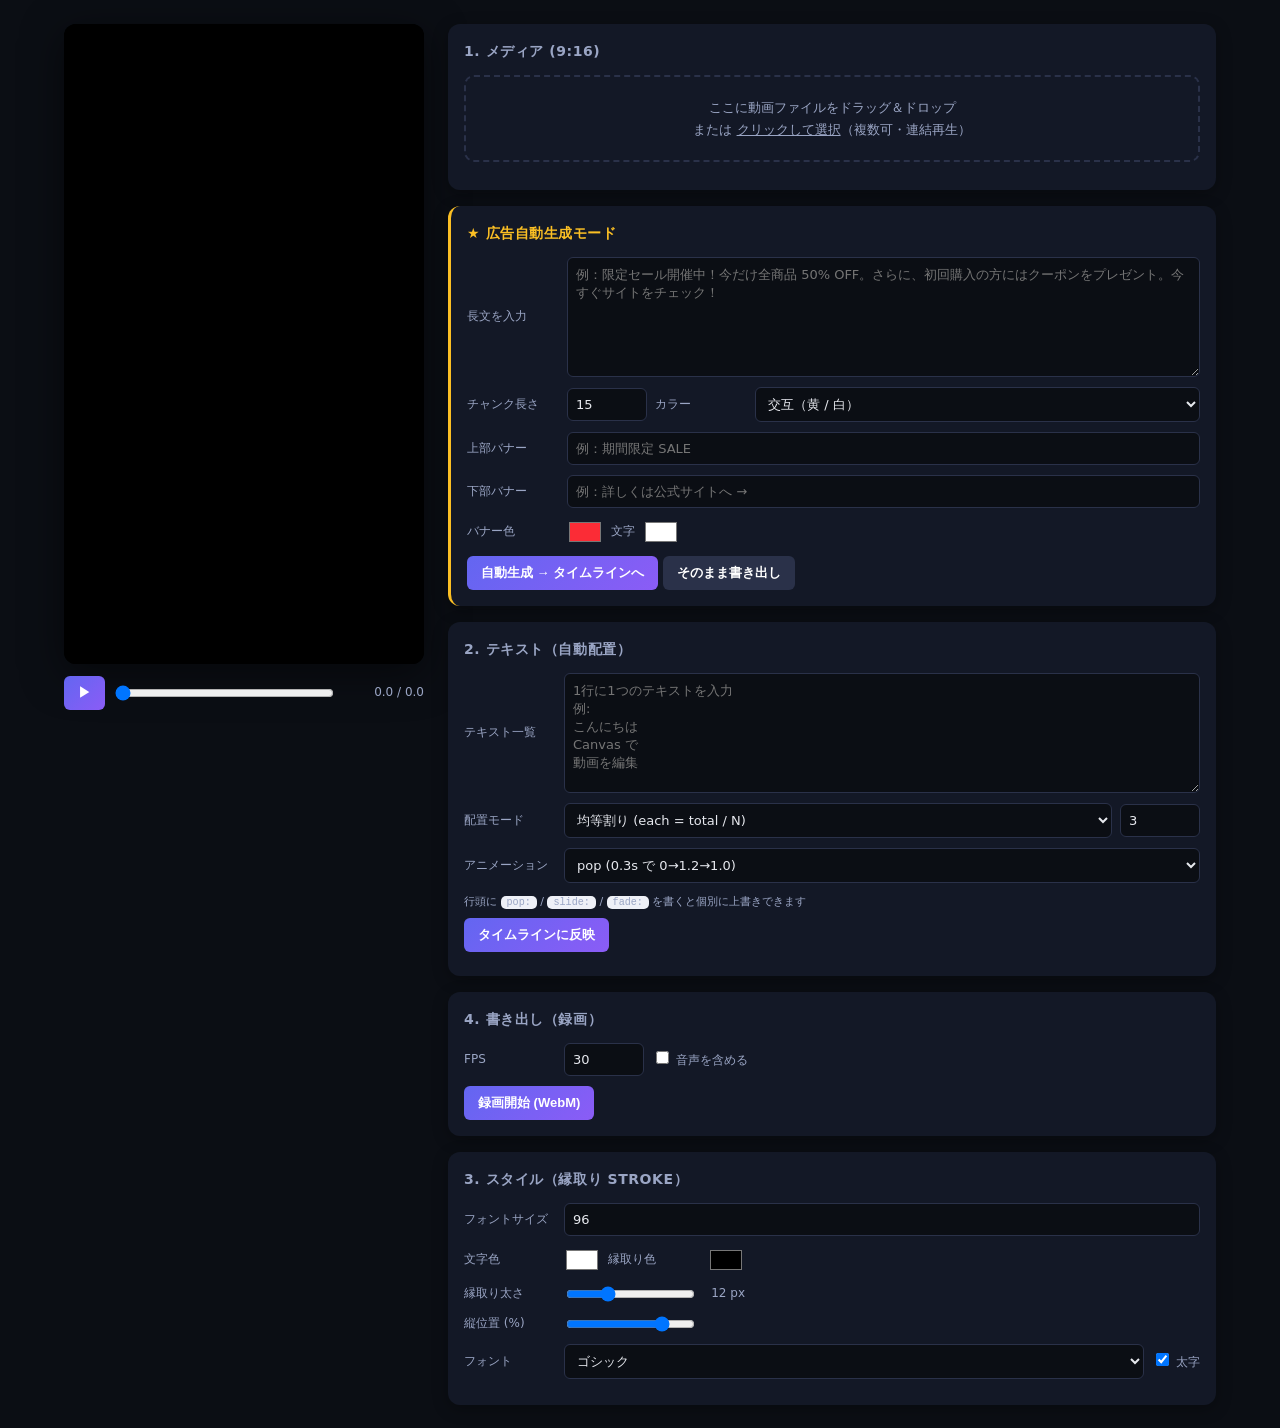
==== commit c707fa4f: "feat: auto ad generation mode (chunk text, color cycling, banners) - Splits a long paragraph into ~N" ====
--- a/canvas-editor.html
+++ b/canvas-editor.html
@@ -84,6 +84,41 @@
       <ul class="cve-media-list" id="mediaList"></ul>
     </div>
 
+    <div class="cve-panel" style="border-left:3px solid #fbbf24;">
+      <h3 style="color:#fbbf24;">★ 広告自動生成モード</h3>
+      <div class="cve-row">
+        <label>長文を入力</label>
+        <textarea id="adInput" placeholder="例：限定セール開催中！今だけ全商品 50% OFF。さらに、初回購入の方にはクーポンをプレゼント。今すぐサイトをチェック！"></textarea>
+      </div>
+      <div class="cve-row">
+        <label>チャンク長さ</label>
+        <input type="number" id="adChunkLen" value="15" min="5" max="40" style="max-width:80px" />
+        <label>カラー</label>
+        <select id="adColorScheme">
+          <option value="alt-yellow-white">交互（黄 / 白）</option>
+          <option value="alt-pink-white">交互（ピンク / 白）</option>
+          <option value="random">ランダム</option>
+          <option value="single">単色（スタイル設定を使用）</option>
+        </select>
+      </div>
+      <div class="cve-row">
+        <label>上部バナー</label>
+        <input type="text" id="bannerTop" placeholder="例：期間限定 SALE" />
+      </div>
+      <div class="cve-row">
+        <label>下部バナー</label>
+        <input type="text" id="bannerBottom" placeholder="例：詳しくは公式サイトへ →" />
+      </div>
+      <div class="cve-row">
+        <label>バナー色</label>
+        <input type="color" id="bannerBg" value="#fb2c36" />
+        <label style="min-width:auto">文字</label>
+        <input type="color" id="bannerFg" value="#ffffff" />
+      </div>
+      <button class="cve-btn" id="autoGenBtn">自動生成 → タイムラインへ</button>
+      <button class="cve-btn secondary" id="autoExportBtn">そのまま書き出し</button>
+    </div>
+
     <div class="cve-panel">
       <h3>2. テキスト（自動配置）</h3>
       <div class="cve-row">
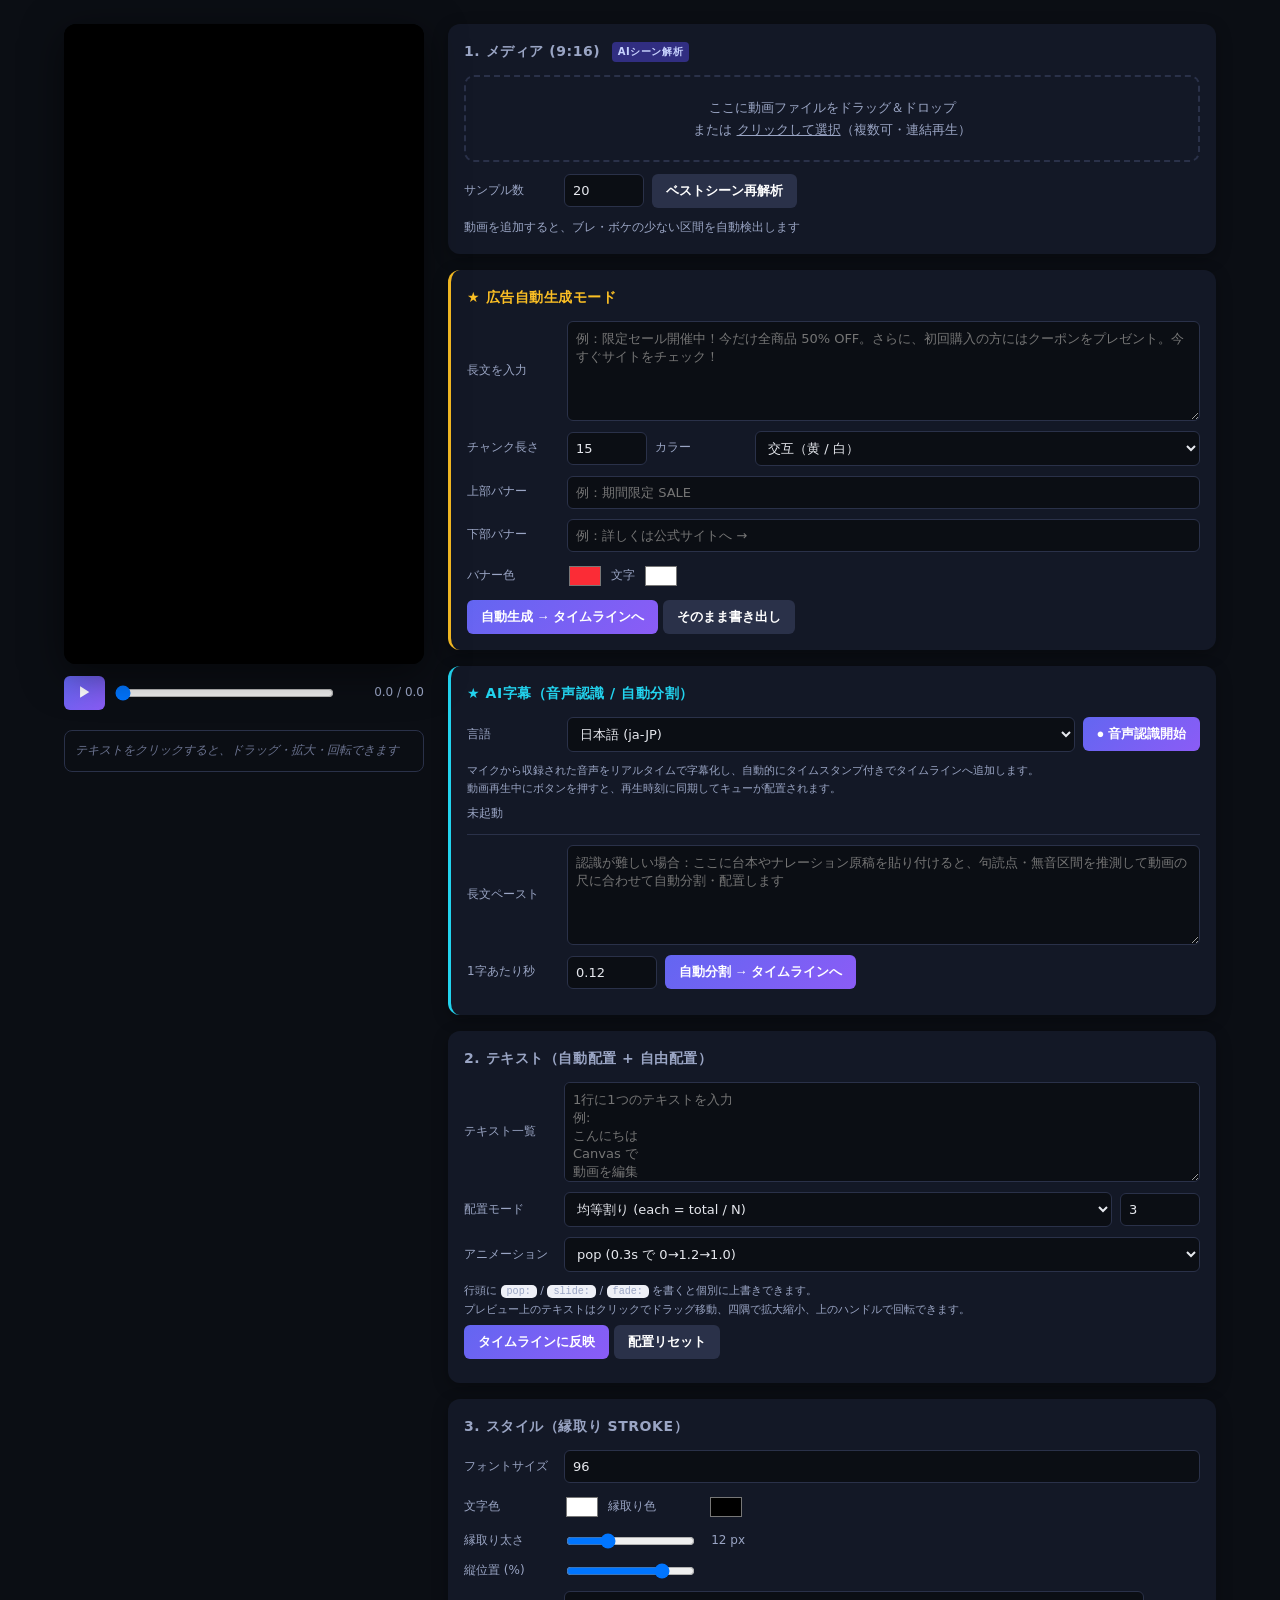
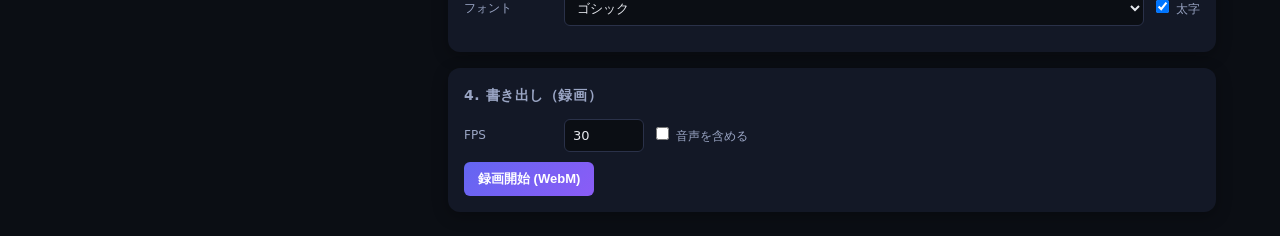
==== commit 048a2417: "feat: integrate free-form text layout, AI scene selection, and speech-to-caption - Each text cue now" ====
--- a/canvas-editor.html
+++ b/canvas-editor.html
@@ -3,18 +3,20 @@
 <head>
 <meta charset="UTF-8" />
 <meta name="viewport" content="width=device-width, initial-scale=1.0" />
-<title>Canvas Video Editor — 9:16</title>
+<title>AI Canvas Video Editor — 9:16</title>
 <link rel="stylesheet" href="styles.css" />
 <style>
   body { background: #0b0e14; color: #e6e8ee; font-family: system-ui, -apple-system, "Hiragino Sans", "Yu Gothic", sans-serif; margin: 0; }
   .cve-wrap { max-width: 1200px; margin: 0 auto; padding: 24px; display: grid; grid-template-columns: 360px 1fr; gap: 24px; }
-  .cve-stage { display: flex; flex-direction: column; align-items: center; gap: 12px; }
+  .cve-stage { display: flex; flex-direction: column; align-items: center; gap: 12px; position: sticky; top: 24px; align-self: start; }
   .cve-canvas-frame {
     width: min(100%, 360px); aspect-ratio: 9 / 16;
     background: #000; border-radius: 12px; overflow: hidden;
     box-shadow: 0 10px 40px rgba(0,0,0,.5);
-  }
-  #stage { width: 100%; height: 100%; display: block; }
+    position: relative;
+  }
+  #stage { width: 100%; height: 100%; display: block; touch-action: none; cursor: default; }
+  #stage.dragging { cursor: grabbing; }
   .cve-transport { display: flex; gap: 8px; align-items: center; width: min(100%, 360px); }
   .cve-transport input[type=range] { flex: 1; }
   .cve-panel { background: #131826; border-radius: 12px; padding: 16px; box-shadow: 0 4px 16px rgba(0,0,0,.3); }
@@ -28,13 +30,14 @@
     border-radius: 6px; padding: 8px; font-size: 13px; font-family: inherit;
   }
   .cve-row input[type=color] { width: 36px; height: 28px; border: none; background: transparent; padding: 0; }
-  .cve-row textarea { min-height: 120px; resize: vertical; }
+  .cve-row textarea { min-height: 100px; resize: vertical; }
   .cve-btn {
     background: linear-gradient(135deg, #6366f1, #8b5cf6); color: white;
     border: none; border-radius: 6px; padding: 8px 14px; font-size: 13px;
     cursor: pointer; font-weight: 600;
   }
   .cve-btn.secondary { background: #2a3149; }
+  .cve-btn.danger    { background: #ef4444; }
   .cve-btn:disabled { opacity: .5; cursor: not-allowed; }
   .cve-drop {
     border: 2px dashed #2a3149; border-radius: 10px; padding: 20px; text-align: center;
@@ -49,10 +52,26 @@
   .cve-media-list .name { overflow: hidden; text-overflow: ellipsis; white-space: nowrap; }
   .cve-media-list .dur { color: #9aa5c4; }
   .cve-media-list button { background: transparent; color: #ef4444; border: none; cursor: pointer; font-size: 16px; }
-  .cve-schedule { font-size: 11px; color: #9aa5c4; margin-top: 8px; max-height: 140px; overflow: auto; }
-  .cve-schedule div { padding: 2px 0; }
+  .cve-schedule { font-size: 11px; color: #9aa5c4; margin-top: 8px; max-height: 160px; overflow: auto; }
+  .cve-schedule div { padding: 2px 0; cursor: pointer; border-radius: 3px; padding-left: 4px; }
+  .cve-schedule div:hover { background: #1a2138; color: #e6e8ee; }
+  .cve-schedule div.active { background: #312e81; color: #e6e8ee; }
+  .cve-hint { font-size: 11px; color: #9aa5c4; margin: 6px 0; }
+  .cve-badge {
+    display: inline-block; font-size: 10px; padding: 2px 6px; border-radius: 4px;
+    background: #312e81; color: #c7d2fe; margin-left: 6px; vertical-align: middle;
+  }
+  .cve-status-line { font-size: 12px; color: #9aa5c4; margin-top: 6px; min-height: 1.2em; }
+  .cve-sel-box {
+    border: 1px solid #2a3149; border-radius: 8px; padding: 10px;
+    background: #0b0e14; margin-top: 8px; font-size: 12px;
+  }
+  .cve-sel-box.empty { color: #6b7390; font-style: italic; }
+  .cve-mini-row { display: flex; gap: 6px; align-items: center; font-size: 11px; color: #9aa5c4; }
+  .cve-mini-row input[type=number] { width: 60px; background: #0b0e14; color: #e6e8ee; border: 1px solid #2a3149; border-radius: 4px; padding: 3px 5px; font-size: 11px; }
   @media (max-width: 880px) {
     .cve-wrap { grid-template-columns: 1fr; }
+    .cve-stage { position: static; }
   }
 </style>
 </head>
@@ -70,18 +89,27 @@
       <input type="range" id="seek" min="0" max="0" step="0.01" value="0" />
       <span id="timeLabel" style="font-size:12px;color:#9aa5c4;min-width:80px;text-align:right;">0.0 / 0.0</span>
     </div>
+    <div class="cve-sel-box empty" id="selBox" style="width:min(100%,360px);">
+      テキストをクリックすると、ドラッグ・拡大・回転できます
+    </div>
   </div>
 
   <!-- Right: controls -->
   <div>
     <div class="cve-panel">
-      <h3>1. メディア (9:16)</h3>
+      <h3>1. メディア (9:16) <span class="cve-badge">AIシーン解析</span></h3>
       <div class="cve-drop" id="drop">
         ここに動画ファイルをドラッグ＆ドロップ<br />
         または <u>クリックして選択</u>（複数可・連結再生）
       </div>
       <input type="file" id="fileInput" accept="video/*" multiple hidden />
       <ul class="cve-media-list" id="mediaList"></ul>
+      <div class="cve-row">
+        <label>サンプル数</label>
+        <input type="number" id="sceneSamples" value="20" min="5" max="60" style="max-width:80px" />
+        <button class="cve-btn secondary" id="rescanSceneBtn">ベストシーン再解析</button>
+      </div>
+      <div class="cve-status-line" id="sceneStatus">動画を追加すると、ブレ・ボケの少ない区間を自動検出します</div>
     </div>
 
     <div class="cve-panel" style="border-left:3px solid #fbbf24;">
@@ -119,8 +147,37 @@
       <button class="cve-btn secondary" id="autoExportBtn">そのまま書き出し</button>
     </div>
 
-    <div class="cve-panel">
-      <h3>2. テキスト（自動配置）</h3>
+    <div class="cve-panel" style="border-left:3px solid #22d3ee;">
+      <h3 style="color:#22d3ee;">★ AI字幕（音声認識 / 自動分割）</h3>
+      <div class="cve-row">
+        <label>言語</label>
+        <select id="srLang">
+          <option value="ja-JP">日本語 (ja-JP)</option>
+          <option value="en-US">English (en-US)</option>
+          <option value="zh-CN">中文 (zh-CN)</option>
+          <option value="ko-KR">한국어 (ko-KR)</option>
+        </select>
+        <button class="cve-btn" id="srToggleBtn">● 音声認識開始</button>
+      </div>
+      <p class="cve-hint">
+        マイクから収録された音声をリアルタイムで字幕化し、自動的にタイムスタンプ付きでタイムラインへ追加します。<br>
+        動画再生中にボタンを押すと、再生時刻に同期してキューが配置されます。
+      </p>
+      <div class="cve-status-line" id="srStatus">未起動</div>
+      <hr style="border:none;border-top:1px solid #2a3149;margin:10px 0;" />
+      <div class="cve-row">
+        <label>長文ペースト</label>
+        <textarea id="captionPaste" placeholder="認識が難しい場合：ここに台本やナレーション原稿を貼り付けると、句読点・無音区間を推測して動画の尺に合わせて自動分割・配置します"></textarea>
+      </div>
+      <div class="cve-row">
+        <label>1字あたり秒</label>
+        <input type="number" id="captionCps" value="0.12" step="0.01" min="0.05" max="0.5" style="max-width:90px" />
+        <button class="cve-btn" id="captionSplitBtn">自動分割 → タイムラインへ</button>
+      </div>
+    </div>
+
+    <div class="cve-panel">
+      <h3>2. テキスト（自動配置 + 自由配置）</h3>
       <div class="cve-row">
         <label>テキスト一覧</label>
         <textarea id="textInput" placeholder="1行に1つのテキストを入力&#10;例:&#10;こんにちは&#10;Canvas で&#10;動画を編集"></textarea>
@@ -142,9 +199,45 @@
           <option value="none">なし</option>
         </select>
       </div>
-      <p style="font-size:11px;color:#9aa5c4;margin:6px 0;">行頭に <code>pop:</code> / <code>slide:</code> / <code>fade:</code> を書くと個別に上書きできます</p>
+      <p class="cve-hint">
+        行頭に <code>pop:</code> / <code>slide:</code> / <code>fade:</code> を書くと個別に上書きできます。<br>
+        プレビュー上のテキストはクリックでドラッグ移動、四隅で拡大縮小、上のハンドルで回転できます。
+      </p>
       <button class="cve-btn" id="applyText">タイムラインに反映</button>
+      <button class="cve-btn secondary" id="resetLayoutBtn">配置リセット</button>
       <div class="cve-schedule" id="schedule"></div>
+    </div>
+
+    <div class="cve-panel">
+      <h3>3. スタイル（縁取り Stroke）</h3>
+      <div class="cve-row">
+        <label>フォントサイズ</label>
+        <input type="number" id="fontSize" value="96" min="20" max="300" />
+      </div>
+      <div class="cve-row">
+        <label>文字色</label>
+        <input type="color" id="fillColor" value="#ffffff" />
+        <label>縁取り色</label>
+        <input type="color" id="strokeColor" value="#000000" />
+      </div>
+      <div class="cve-row">
+        <label>縁取り太さ</label>
+        <input type="range" id="strokeWidth" min="0" max="40" value="12" step="1" />
+        <span id="strokeWidthLabel" style="font-size:12px;color:#9aa5c4;min-width:40px;text-align:right;">12 px</span>
+      </div>
+      <div class="cve-row">
+        <label>縦位置 (%)</label>
+        <input type="range" id="posY" min="0" max="100" value="78" />
+      </div>
+      <div class="cve-row">
+        <label>フォント</label>
+        <select id="fontFamily">
+          <option value='"Hiragino Sans","Yu Gothic","Noto Sans JP",sans-serif'>ゴシック</option>
+          <option value='"Hiragino Mincho ProN","Yu Mincho",serif'>明朝</option>
+          <option value='Impact,"Hiragino Sans",sans-serif'>インパクト</option>
+        </select>
+        <label style="min-width:auto"><input type="checkbox" id="bold" checked /> 太字</label>
+      </div>
     </div>
 
     <div class="cve-panel">
@@ -160,38 +253,6 @@
       <button class="cve-btn" id="exportBtn">録画開始 (WebM)</button>
       <span id="exportStatus" style="font-size:12px;color:#9aa5c4;margin-left:8px;"></span>
     </div>
-
-    <div class="cve-panel">
-      <h3>3. スタイル（縁取り Stroke）</h3>
-      <div class="cve-row">
-        <label>フォントサイズ</label>
-        <input type="number" id="fontSize" value="96" min="20" max="300" />
-      </div>
-      <div class="cve-row">
-        <label>文字色</label>
-        <input type="color" id="fillColor" value="#ffffff" />
-        <label>縁取り色</label>
-        <input type="color" id="strokeColor" value="#000000" />
-      </div>
-      <div class="cve-row">
-        <label>縁取り太さ</label>
-        <input type="range" id="strokeWidth" min="0" max="40" value="12" step="1" />
-        <span id="strokeWidthLabel" style="font-size:12px;color:#9aa5c4;min-width:40px;text-align:right;">12 px</span>
-      </div>
-      <div class="cve-row">
-        <label>縦位置 (%)</label>
-        <input type="range" id="posY" min="0" max="100" value="78" />
-      </div>
-      <div class="cve-row">
-        <label>フォント</label>
-        <select id="fontFamily">
-          <option value='"Hiragino Sans","Yu Gothic","Noto Sans JP",sans-serif'>ゴシック</option>
-          <option value='"Hiragino Mincho ProN","Yu Mincho",serif'>明朝</option>
-          <option value='Impact,"Hiragino Sans",sans-serif'>インパクト</option>
-        </select>
-        <label style="min-width:auto"><input type="checkbox" id="bold" checked /> 太字</label>
-      </div>
-    </div>
   </div>
 </div>
 
